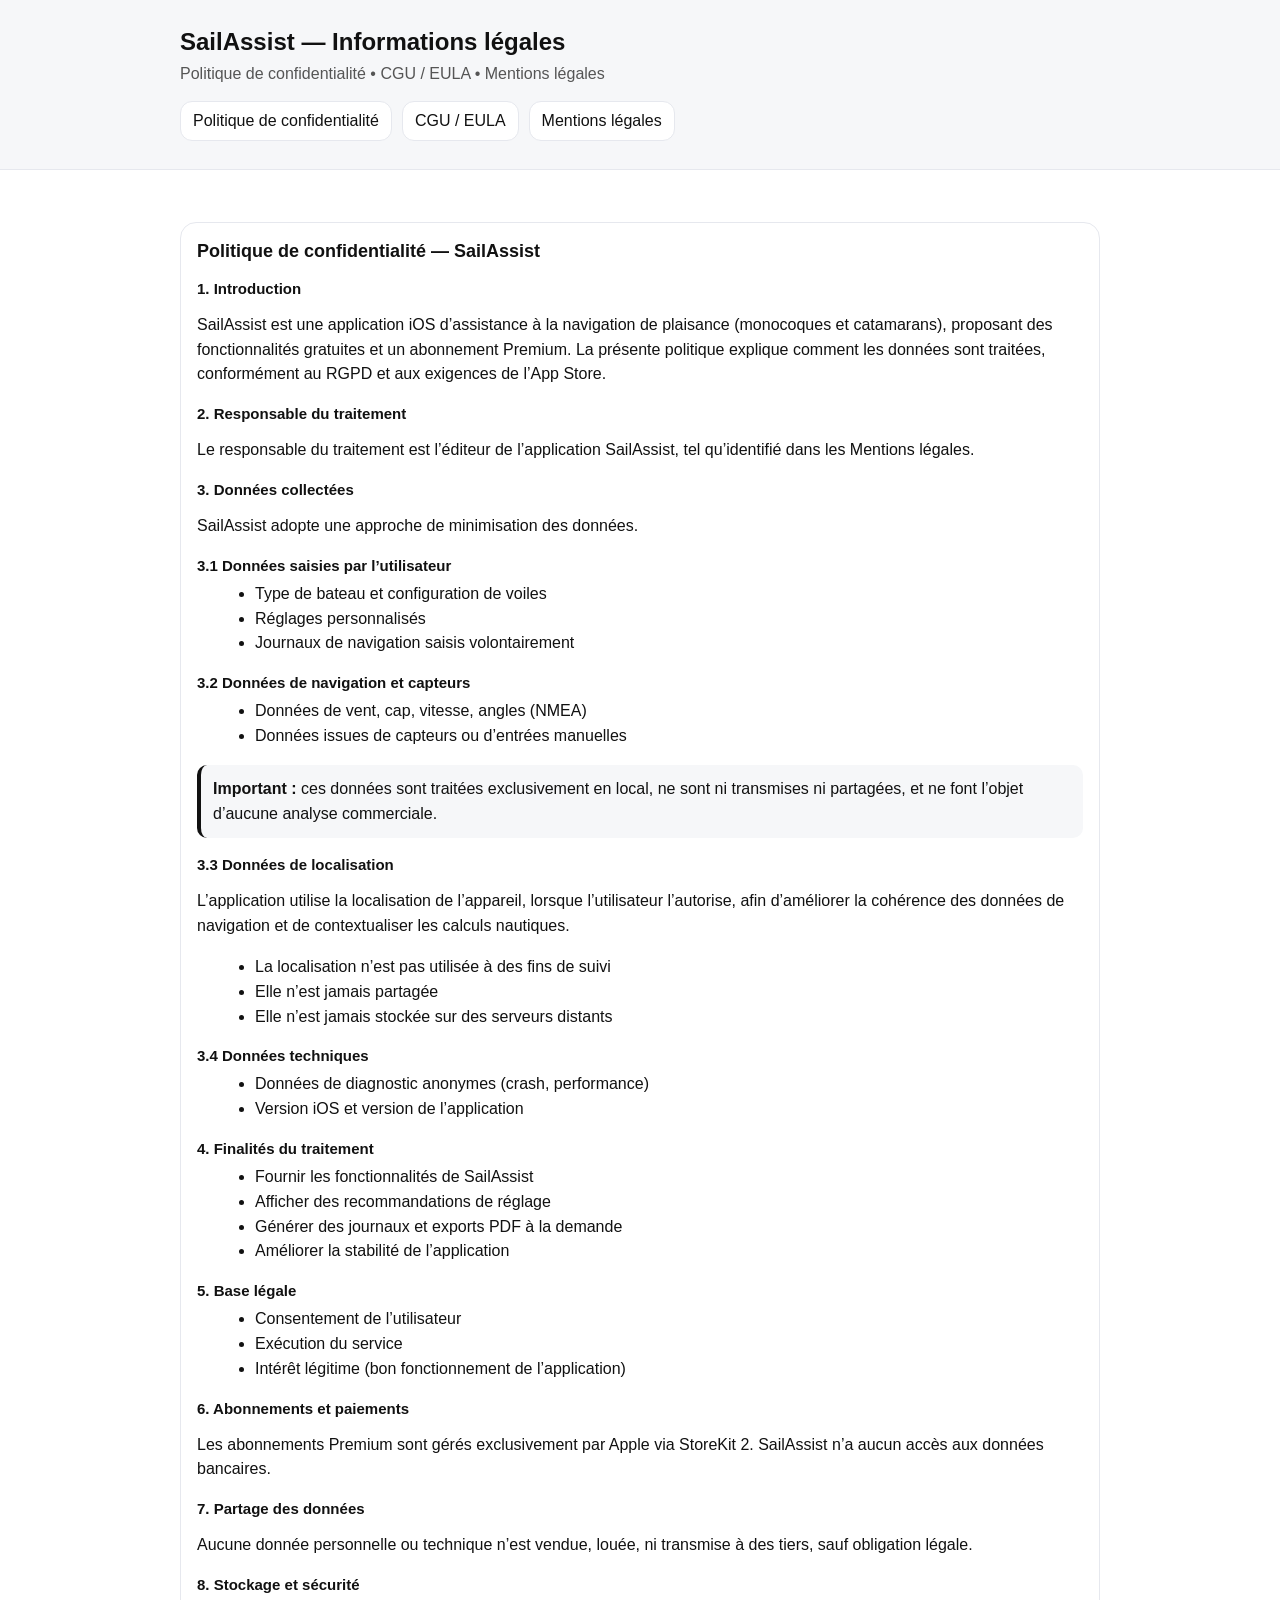
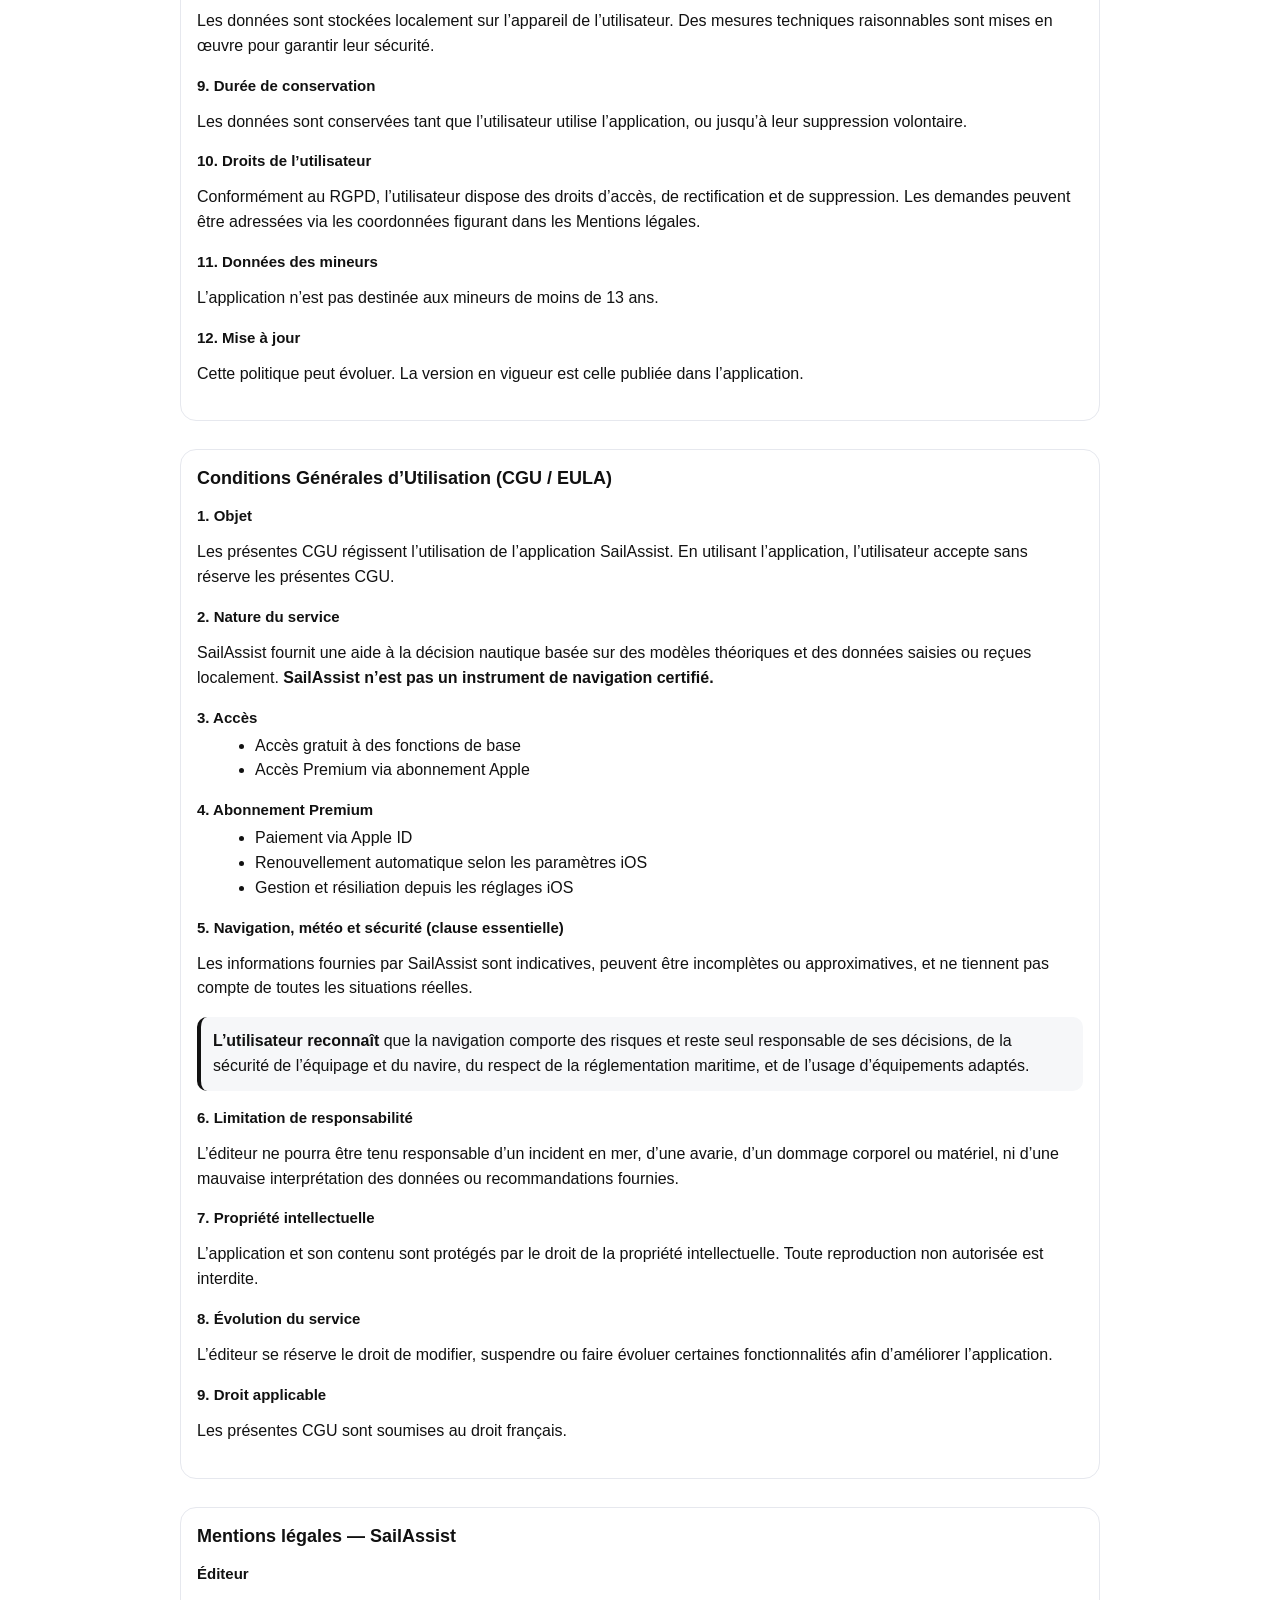
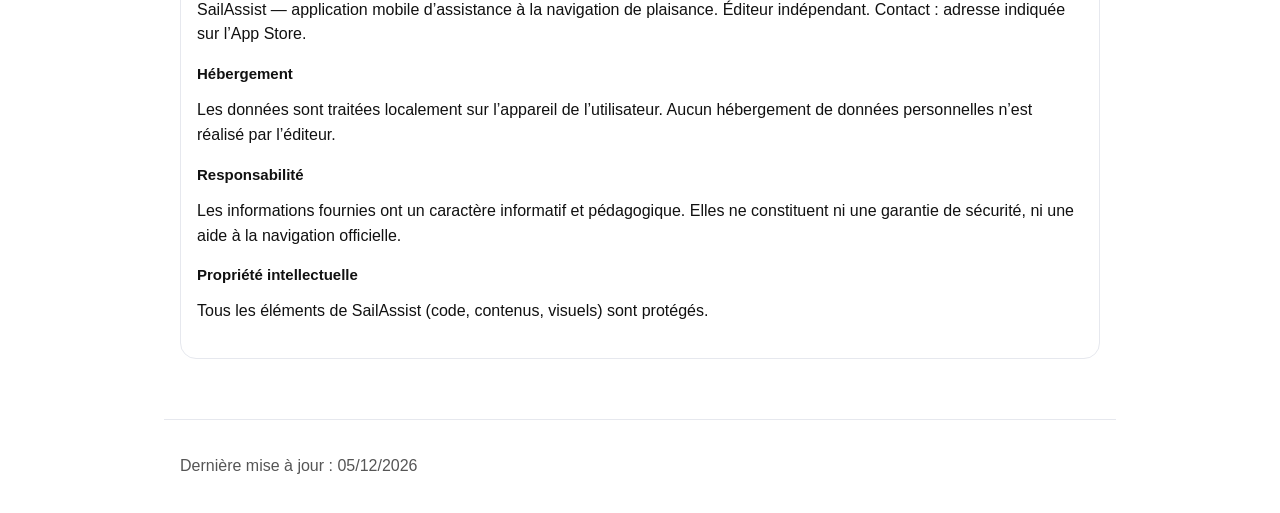
==== index.html @ 7262926a "Create index.html" ====
<!doctype html>
<html lang="fr">
<head>
  <meta charset="utf-8" />
  <meta name="viewport" content="width=device-width,initial-scale=1" />
  <title>SailAssist — Informations légales</title>
  <meta name="robots" content="noindex,nofollow" />
  <style>
    :root { --max: 920px; --fg:#111; --muted:#555; --bg:#fff; --card:#f6f7f9; --line:#e6e8ee; }
    body { margin:0; font-family: -apple-system, BlinkMacSystemFont, "SF Pro Text", "Segoe UI", Roboto, Arial, sans-serif; color:var(--fg); background:var(--bg); }
    header { padding: 28px 16px; border-bottom:1px solid var(--line); background: var(--card); }
    main { max-width: var(--max); margin: 0 auto; padding: 24px 16px 60px; }
    h1 { margin:0 0 6px; font-size: 24px; }
    .sub { margin:0; color:var(--muted); }
    nav { margin-top: 14px; display:flex; flex-wrap:wrap; gap:10px; }
    nav a { text-decoration:none; padding:10px 12px; border:1px solid var(--line); border-radius: 12px; color:var(--fg); background:#fff; }
    section { margin-top: 28px; padding: 18px 16px; border:1px solid var(--line); border-radius: 16px; }
    h2 { margin:0 0 10px; font-size: 18px; }
    h3 { margin:18px 0 8px; font-size: 15px; }
    p, li { line-height: 1.55; }
    ul { margin: 8px 0 0 18px; }
    .note { padding: 12px 12px; border-left: 4px solid #111; background: var(--card); border-radius: 10px; }
    footer { max-width: var(--max); margin: 0 auto; padding: 18px 16px; color: var(--muted); border-top:1px solid var(--line); }
    code { font-family: ui-monospace, SFMono-Regular, Menlo, Monaco, Consolas, "Liberation Mono", "Courier New", monospace; font-size: 12px; }
  </style>
</head>
<body>
  <header>
    <div style="max-width:920px;margin:0 auto;">
      <h1>SailAssist — Informations légales</h1>
      <p class="sub">Politique de confidentialité • CGU / EULA • Mentions légales</p>
      <nav>
        <a href="#privacy">Politique de confidentialité</a>
        <a href="#cgu">CGU / EULA</a>
        <a href="#mentions">Mentions légales</a>
      </nav>
    </div>
  </header>

  <main>
    <section id="privacy">
      <h2>Politique de confidentialité — SailAssist</h2>

      <h3>1. Introduction</h3>
      <p>SailAssist est une application iOS d’assistance à la navigation de plaisance (monocoques et catamarans), proposant des fonctionnalités gratuites et un abonnement Premium. La présente politique explique comment les données sont traitées, conformément au RGPD et aux exigences de l’App Store.</p>

      <h3>2. Responsable du traitement</h3>
      <p>Le responsable du traitement est l’éditeur de l’application SailAssist, tel qu’identifié dans les Mentions légales.</p>

      <h3>3. Données collectées</h3>
      <p>SailAssist adopte une approche de minimisation des données.</p>

      <h3>3.1 Données saisies par l’utilisateur</h3>
      <ul>
        <li>Type de bateau et configuration de voiles</li>
        <li>Réglages personnalisés</li>
        <li>Journaux de navigation saisis volontairement</li>
      </ul>

      <h3>3.2 Données de navigation et capteurs</h3>
      <ul>
        <li>Données de vent, cap, vitesse, angles (NMEA)</li>
        <li>Données issues de capteurs ou d’entrées manuelles</li>
      </ul>
      <p class="note"><strong>Important :</strong> ces données sont traitées exclusivement en local, ne sont ni transmises ni partagées, et ne font l’objet d’aucune analyse commerciale.</p>

      <h3>3.3 Données de localisation</h3>
      <p>L’application utilise la localisation de l’appareil, lorsque l’utilisateur l’autorise, afin d’améliorer la cohérence des données de navigation et de contextualiser les calculs nautiques.</p>
      <ul>
        <li>La localisation n’est pas utilisée à des fins de suivi</li>
        <li>Elle n’est jamais partagée</li>
        <li>Elle n’est jamais stockée sur des serveurs distants</li>
      </ul>

      <h3>3.4 Données techniques</h3>
      <ul>
        <li>Données de diagnostic anonymes (crash, performance)</li>
        <li>Version iOS et version de l’application</li>
      </ul>

      <h3>4. Finalités du traitement</h3>
      <ul>
        <li>Fournir les fonctionnalités de SailAssist</li>
        <li>Afficher des recommandations de réglage</li>
        <li>Générer des journaux et exports PDF à la demande</li>
        <li>Améliorer la stabilité de l’application</li>
      </ul>

      <h3>5. Base légale</h3>
      <ul>
        <li>Consentement de l’utilisateur</li>
        <li>Exécution du service</li>
        <li>Intérêt légitime (bon fonctionnement de l’application)</li>
      </ul>

      <h3>6. Abonnements et paiements</h3>
      <p>Les abonnements Premium sont gérés exclusivement par Apple via StoreKit 2. SailAssist n’a aucun accès aux données bancaires.</p>

      <h3>7. Partage des données</h3>
      <p>Aucune donnée personnelle ou technique n’est vendue, louée, ni transmise à des tiers, sauf obligation légale.</p>

      <h3>8. Stockage et sécurité</h3>
      <p>Les données sont stockées localement sur l’appareil de l’utilisateur. Des mesures techniques raisonnables sont mises en œuvre pour garantir leur sécurité.</p>

      <h3>9. Durée de conservation</h3>
      <p>Les données sont conservées tant que l’utilisateur utilise l’application, ou jusqu’à leur suppression volontaire.</p>

      <h3>10. Droits de l’utilisateur</h3>
      <p>Conformément au RGPD, l’utilisateur dispose des droits d’accès, de rectification et de suppression. Les demandes peuvent être adressées via les coordonnées figurant dans les Mentions légales.</p>

      <h3>11. Données des mineurs</h3>
      <p>L’application n’est pas destinée aux mineurs de moins de 13 ans.</p>

      <h3>12. Mise à jour</h3>
      <p>Cette politique peut évoluer. La version en vigueur est celle publiée dans l’application.</p>
    </section>

    <section id="cgu">
      <h2>Conditions Générales d’Utilisation (CGU / EULA)</h2>

      <h3>1. Objet</h3>
      <p>Les présentes CGU régissent l’utilisation de l’application SailAssist. En utilisant l’application, l’utilisateur accepte sans réserve les présentes CGU.</p>

      <h3>2. Nature du service</h3>
      <p>SailAssist fournit une aide à la décision nautique basée sur des modèles théoriques et des données saisies ou reçues localement. <strong>SailAssist n’est pas un instrument de navigation certifié.</strong></p>

      <h3>3. Accès</h3>
      <ul>
        <li>Accès gratuit à des fonctions de base</li>
        <li>Accès Premium via abonnement Apple</li>
      </ul>

      <h3>4. Abonnement Premium</h3>
      <ul>
        <li>Paiement via Apple ID</li>
        <li>Renouvellement automatique selon les paramètres iOS</li>
        <li>Gestion et résiliation depuis les réglages iOS</li>
      </ul>

      <h3>5. Navigation, météo et sécurité (clause essentielle)</h3>
      <p>Les informations fournies par SailAssist sont indicatives, peuvent être incomplètes ou approximatives, et ne tiennent pas compte de toutes les situations réelles.</p>
      <p class="note"><strong>L’utilisateur reconnaît</strong> que la navigation comporte des risques et reste seul responsable de ses décisions, de la sécurité de l’équipage et du navire, du respect de la réglementation maritime, et de l’usage d’équipements adaptés.</p>

      <h3>6. Limitation de responsabilité</h3>
      <p>L’éditeur ne pourra être tenu responsable d’un incident en mer, d’une avarie, d’un dommage corporel ou matériel, ni d’une mauvaise interprétation des données ou recommandations fournies.</p>

      <h3>7. Propriété intellectuelle</h3>
      <p>L’application et son contenu sont protégés par le droit de la propriété intellectuelle. Toute reproduction non autorisée est interdite.</p>

      <h3>8. Évolution du service</h3>
      <p>L’éditeur se réserve le droit de modifier, suspendre ou faire évoluer certaines fonctionnalités afin d’améliorer l’application.</p>

      <h3>9. Droit applicable</h3>
      <p>Les présentes CGU sont soumises au droit français.</p>
    </section>

    <section id="mentions">
      <h2>Mentions légales — SailAssist</h2>

      <h3>Éditeur</h3>
      <p>SailAssist — application mobile d’assistance à la navigation de plaisance. Éditeur indépendant. Contact : adresse indiquée sur l’App Store.</p>

      <h3>Hébergement</h3>
      <p>Les données sont traitées localement sur l’appareil de l’utilisateur. Aucun hébergement de données personnelles n’est réalisé par l’éditeur.</p>

      <h3>Responsabilité</h3>
      <p>Les informations fournies ont un caractère informatif et pédagogique. Elles ne constituent ni une garantie de sécurité, ni une aide à la navigation officielle.</p>

      <h3>Propriété intellectuelle</h3>
      <p>Tous les éléments de SailAssist (code, contenus, visuels) sont protégés.</p>
    </section>
  </main>

  <footer>
    <p>Dernière mise à jour : <span id="d"></span></p>
    <script>
      const now = new Date();
      document.getElementById('d').textContent = now.toLocaleDateString('fr-FR');
    </script>
  </footer>
</body>
</html>
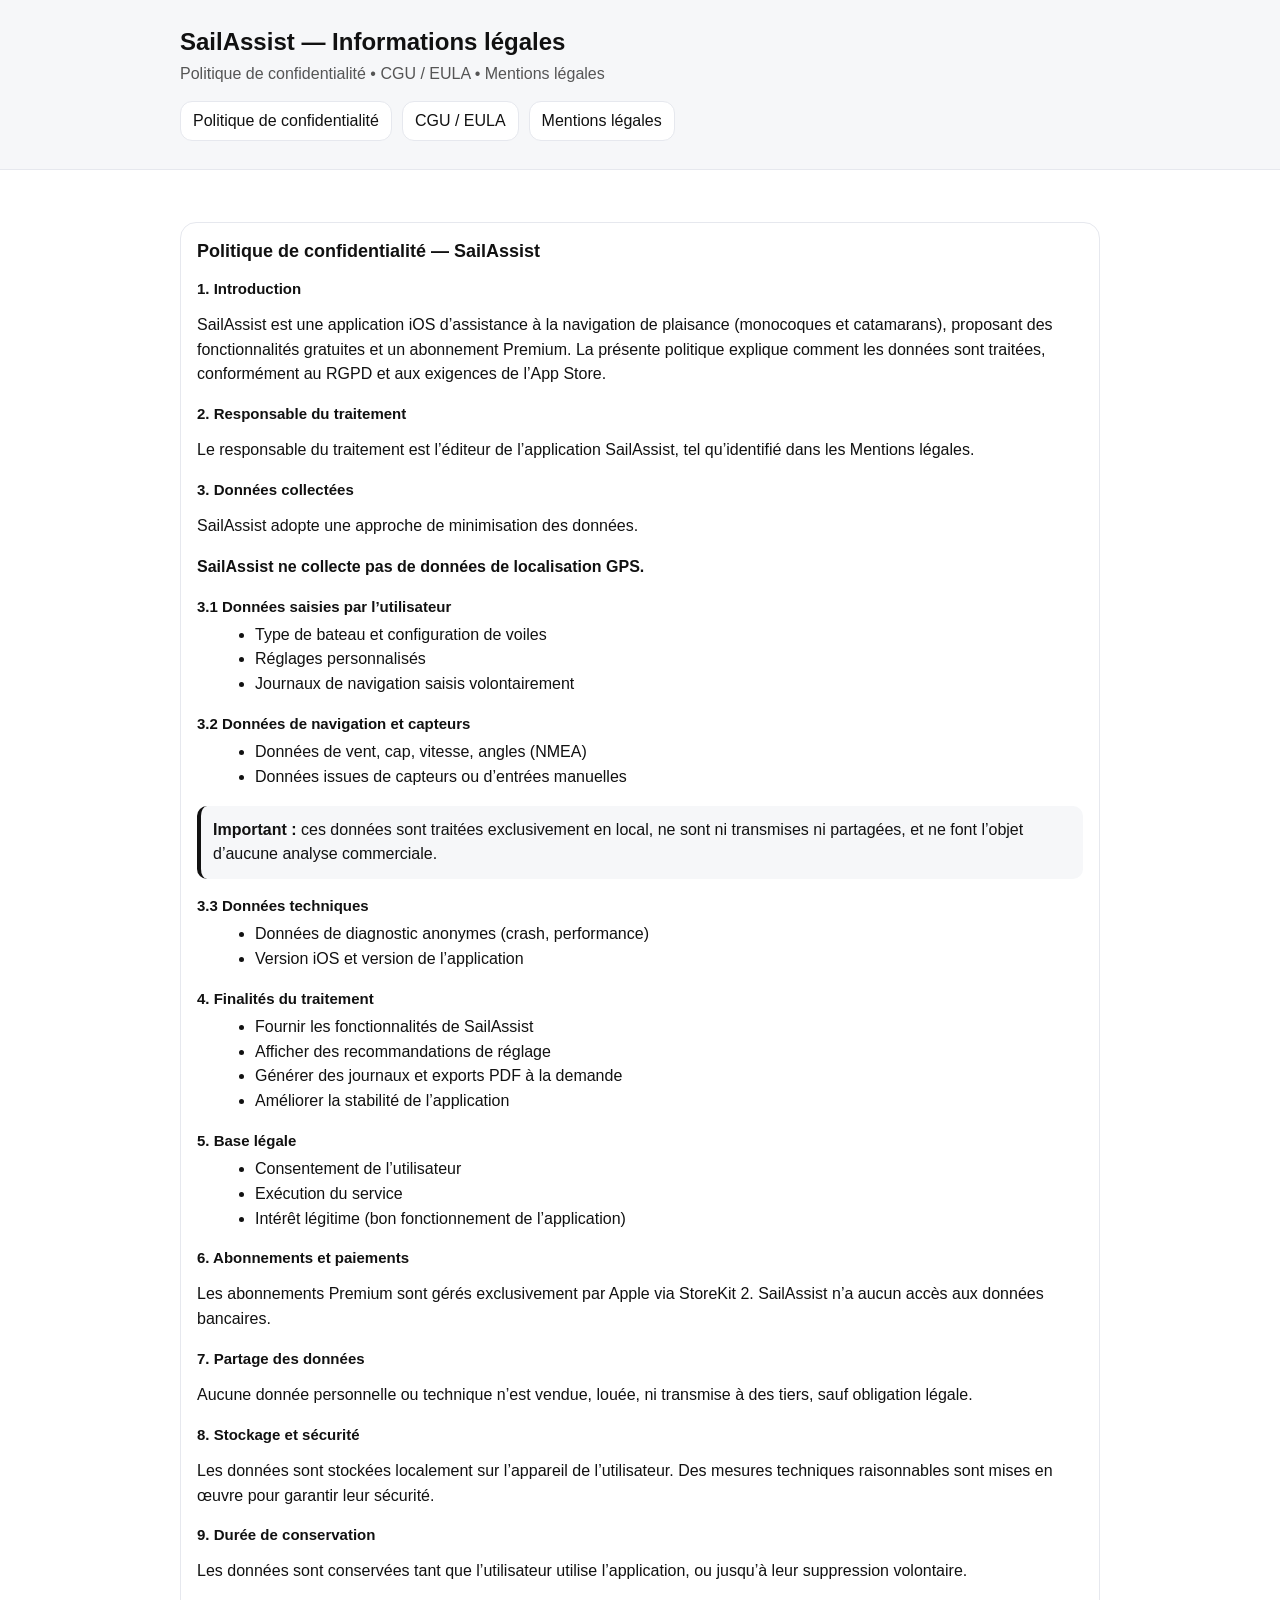
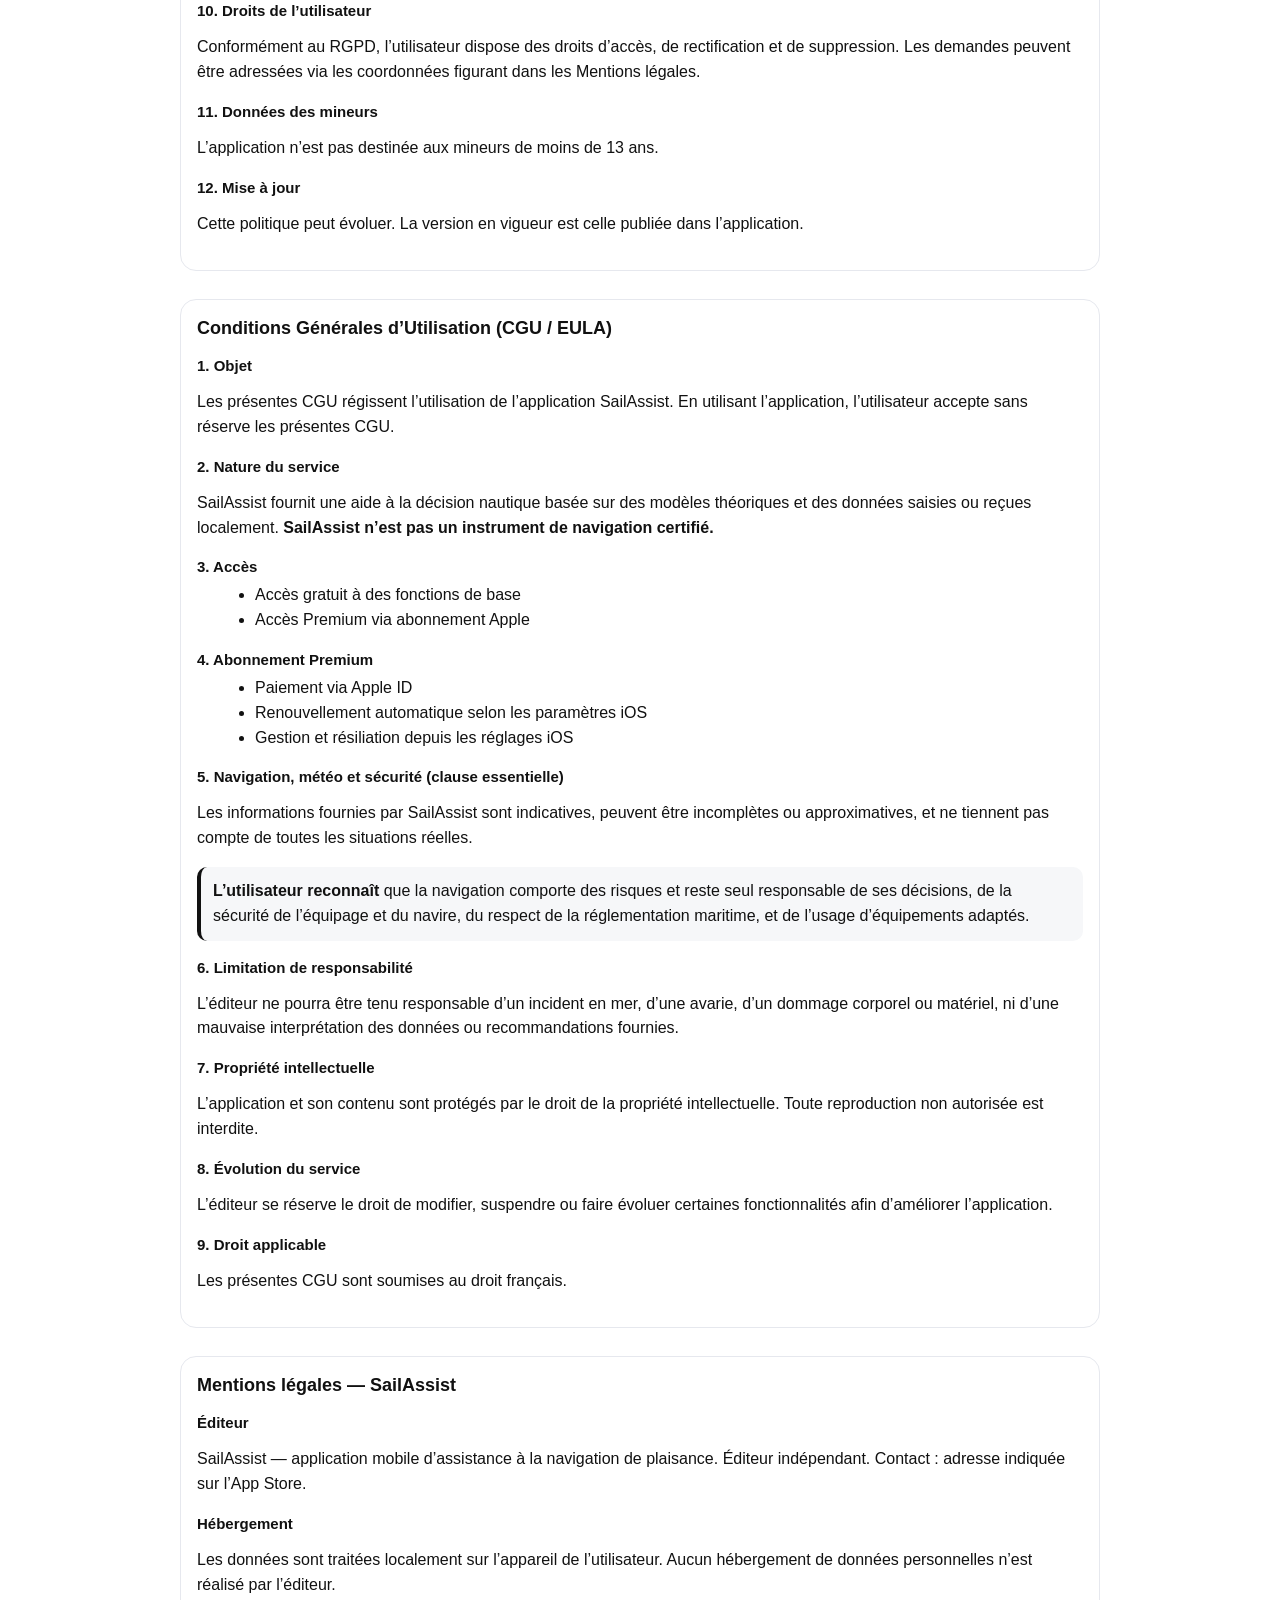
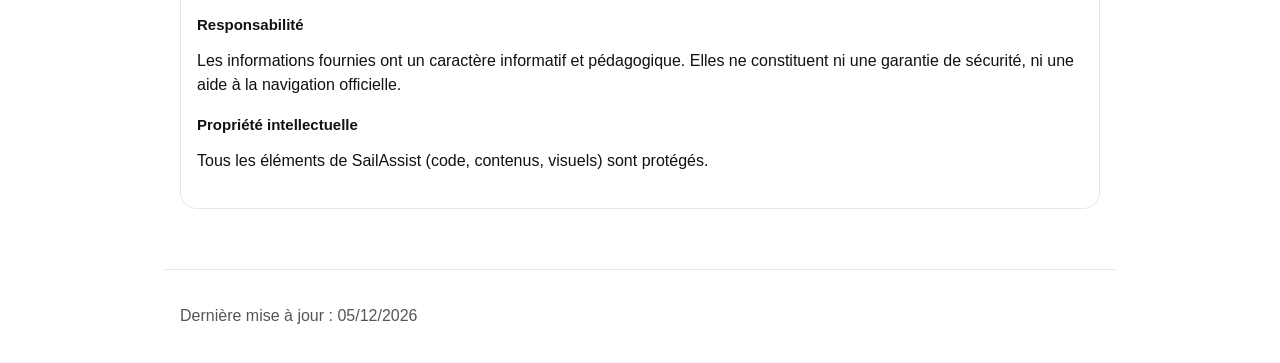
==== commit 76f09d66: "Update index.html" ====
--- a/index.html
+++ b/index.html
@@ -49,6 +49,7 @@
 
       <h3>3. Données collectées</h3>
       <p>SailAssist adopte une approche de minimisation des données.</p>
+      <p><strong>SailAssist ne collecte pas de données de localisation GPS.</strong></p>
 
       <h3>3.1 Données saisies par l’utilisateur</h3>
       <ul>
@@ -64,15 +65,7 @@
       </ul>
       <p class="note"><strong>Important :</strong> ces données sont traitées exclusivement en local, ne sont ni transmises ni partagées, et ne font l’objet d’aucune analyse commerciale.</p>
 
-      <h3>3.3 Données de localisation</h3>
-      <p>L’application utilise la localisation de l’appareil, lorsque l’utilisateur l’autorise, afin d’améliorer la cohérence des données de navigation et de contextualiser les calculs nautiques.</p>
-      <ul>
-        <li>La localisation n’est pas utilisée à des fins de suivi</li>
-        <li>Elle n’est jamais partagée</li>
-        <li>Elle n’est jamais stockée sur des serveurs distants</li>
-      </ul>
-
-      <h3>3.4 Données techniques</h3>
+      <h3>3.3 Données techniques</h3>
       <ul>
         <li>Données de diagnostic anonymes (crash, performance)</li>
         <li>Version iOS et version de l’application</li>
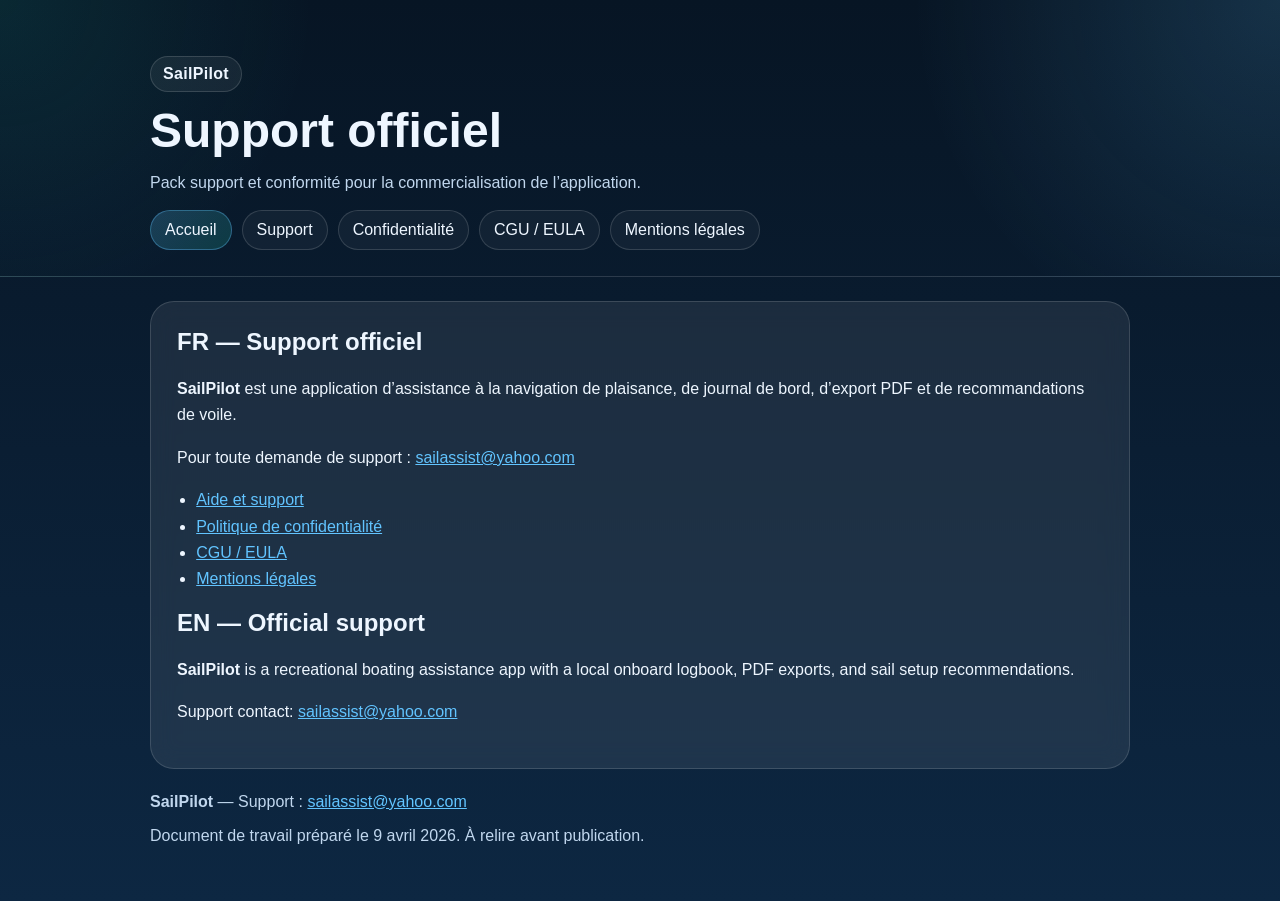
==== commit 776d9d9a: "Add files via upload" ====
--- a/index.html
+++ b/index.html
@@ -1,175 +1,49 @@
 <!doctype html>
 <html lang="fr">
 <head>
-  <meta charset="utf-8" />
-  <meta name="viewport" content="width=device-width,initial-scale=1" />
-  <title>SailAssist — Informations légales</title>
-  <meta name="robots" content="noindex,nofollow" />
-  <style>
-    :root { --max: 920px; --fg:#111; --muted:#555; --bg:#fff; --card:#f6f7f9; --line:#e6e8ee; }
-    body { margin:0; font-family: -apple-system, BlinkMacSystemFont, "SF Pro Text", "Segoe UI", Roboto, Arial, sans-serif; color:var(--fg); background:var(--bg); }
-    header { padding: 28px 16px; border-bottom:1px solid var(--line); background: var(--card); }
-    main { max-width: var(--max); margin: 0 auto; padding: 24px 16px 60px; }
-    h1 { margin:0 0 6px; font-size: 24px; }
-    .sub { margin:0; color:var(--muted); }
-    nav { margin-top: 14px; display:flex; flex-wrap:wrap; gap:10px; }
-    nav a { text-decoration:none; padding:10px 12px; border:1px solid var(--line); border-radius: 12px; color:var(--fg); background:#fff; }
-    section { margin-top: 28px; padding: 18px 16px; border:1px solid var(--line); border-radius: 16px; }
-    h2 { margin:0 0 10px; font-size: 18px; }
-    h3 { margin:18px 0 8px; font-size: 15px; }
-    p, li { line-height: 1.55; }
-    ul { margin: 8px 0 0 18px; }
-    .note { padding: 12px 12px; border-left: 4px solid #111; background: var(--card); border-radius: 10px; }
-    footer { max-width: var(--max); margin: 0 auto; padding: 18px 16px; color: var(--muted); border-top:1px solid var(--line); }
-    code { font-family: ui-monospace, SFMono-Regular, Menlo, Monaco, Consolas, "Liberation Mono", "Courier New", monospace; font-size: 12px; }
-  </style>
+  <meta charset="utf-8">
+  <meta name="viewport" content="width=device-width, initial-scale=1">
+  <title>Support officiel — SailPilot</title>
+  <link rel="stylesheet" href="style.css">
+  <meta name="description" content="SailPilot — support, confidentialité, CGU et informations légales.">
 </head>
 <body>
-  <header>
-    <div style="max-width:920px;margin:0 auto;">
-      <h1>SailAssist — Informations légales</h1>
-      <p class="sub">Politique de confidentialité • CGU / EULA • Mentions légales</p>
-      <nav>
-        <a href="#privacy">Politique de confidentialité</a>
-        <a href="#cgu">CGU / EULA</a>
-        <a href="#mentions">Mentions légales</a>
-      </nav>
+  <header class="hero">
+    <div class="wrap">
+      <div class="brand">SailPilot</div>
+      <h1>Support officiel</h1>
+      <p class="lead">Pack support et conformité pour la commercialisation de l’application.</p>
+      <nav><a class="active" href="index.html">Accueil</a>
+<a class="" href="support.html">Support</a>
+<a class="" href="privacy.html">Confidentialité</a>
+<a class="" href="terms.html">CGU / EULA</a>
+<a class="" href="legal.html">Mentions légales</a></nav>
     </div>
   </header>
+  <main class="wrap card prose">
+    
+<section>
+  <h2>FR — Support officiel</h2>
+  <p><strong>SailPilot</strong> est une application d’assistance à la navigation de plaisance, de journal de bord, d’export PDF et de recommandations de voile.</p>
+  <p>Pour toute demande de support : <a href="mailto:sailassist@yahoo.com">sailassist@yahoo.com</a></p>
+  <ul>
+    <li><a href="support.html">Aide et support</a></li>
+    <li><a href="privacy.html">Politique de confidentialité</a></li>
+    <li><a href="terms.html">CGU / EULA</a></li>
+    <li><a href="legal.html">Mentions légales</a></li>
+  </ul>
+</section>
 
-  <main>
-    <section id="privacy">
-      <h2>Politique de confidentialité — SailAssist</h2>
+<section>
+  <h2>EN — Official support</h2>
+  <p><strong>SailPilot</strong> is a recreational boating assistance app with a local onboard logbook, PDF exports, and sail setup recommendations.</p>
+  <p>Support contact: <a href="mailto:sailassist@yahoo.com">sailassist@yahoo.com</a></p>
+</section>
 
-      <h3>1. Introduction</h3>
-      <p>SailAssist est une application iOS d’assistance à la navigation de plaisance (monocoques et catamarans), proposant des fonctionnalités gratuites et un abonnement Premium. La présente politique explique comment les données sont traitées, conformément au RGPD et aux exigences de l’App Store.</p>
-
-      <h3>2. Responsable du traitement</h3>
-      <p>Le responsable du traitement est l’éditeur de l’application SailAssist, tel qu’identifié dans les Mentions légales.</p>
-
-      <h3>3. Données collectées</h3>
-      <p>SailAssist adopte une approche de minimisation des données.</p>
-      <p><strong>SailAssist ne collecte pas de données de localisation GPS.</strong></p>
-
-      <h3>3.1 Données saisies par l’utilisateur</h3>
-      <ul>
-        <li>Type de bateau et configuration de voiles</li>
-        <li>Réglages personnalisés</li>
-        <li>Journaux de navigation saisis volontairement</li>
-      </ul>
-
-      <h3>3.2 Données de navigation et capteurs</h3>
-      <ul>
-        <li>Données de vent, cap, vitesse, angles (NMEA)</li>
-        <li>Données issues de capteurs ou d’entrées manuelles</li>
-      </ul>
-      <p class="note"><strong>Important :</strong> ces données sont traitées exclusivement en local, ne sont ni transmises ni partagées, et ne font l’objet d’aucune analyse commerciale.</p>
-
-      <h3>3.3 Données techniques</h3>
-      <ul>
-        <li>Données de diagnostic anonymes (crash, performance)</li>
-        <li>Version iOS et version de l’application</li>
-      </ul>
-
-      <h3>4. Finalités du traitement</h3>
-      <ul>
-        <li>Fournir les fonctionnalités de SailAssist</li>
-        <li>Afficher des recommandations de réglage</li>
-        <li>Générer des journaux et exports PDF à la demande</li>
-        <li>Améliorer la stabilité de l’application</li>
-      </ul>
-
-      <h3>5. Base légale</h3>
-      <ul>
-        <li>Consentement de l’utilisateur</li>
-        <li>Exécution du service</li>
-        <li>Intérêt légitime (bon fonctionnement de l’application)</li>
-      </ul>
-
-      <h3>6. Abonnements et paiements</h3>
-      <p>Les abonnements Premium sont gérés exclusivement par Apple via StoreKit 2. SailAssist n’a aucun accès aux données bancaires.</p>
-
-      <h3>7. Partage des données</h3>
-      <p>Aucune donnée personnelle ou technique n’est vendue, louée, ni transmise à des tiers, sauf obligation légale.</p>
-
-      <h3>8. Stockage et sécurité</h3>
-      <p>Les données sont stockées localement sur l’appareil de l’utilisateur. Des mesures techniques raisonnables sont mises en œuvre pour garantir leur sécurité.</p>
-
-      <h3>9. Durée de conservation</h3>
-      <p>Les données sont conservées tant que l’utilisateur utilise l’application, ou jusqu’à leur suppression volontaire.</p>
-
-      <h3>10. Droits de l’utilisateur</h3>
-      <p>Conformément au RGPD, l’utilisateur dispose des droits d’accès, de rectification et de suppression. Les demandes peuvent être adressées via les coordonnées figurant dans les Mentions légales.</p>
-
-      <h3>11. Données des mineurs</h3>
-      <p>L’application n’est pas destinée aux mineurs de moins de 13 ans.</p>
-
-      <h3>12. Mise à jour</h3>
-      <p>Cette politique peut évoluer. La version en vigueur est celle publiée dans l’application.</p>
-    </section>
-
-    <section id="cgu">
-      <h2>Conditions Générales d’Utilisation (CGU / EULA)</h2>
-
-      <h3>1. Objet</h3>
-      <p>Les présentes CGU régissent l’utilisation de l’application SailAssist. En utilisant l’application, l’utilisateur accepte sans réserve les présentes CGU.</p>
-
-      <h3>2. Nature du service</h3>
-      <p>SailAssist fournit une aide à la décision nautique basée sur des modèles théoriques et des données saisies ou reçues localement. <strong>SailAssist n’est pas un instrument de navigation certifié.</strong></p>
-
-      <h3>3. Accès</h3>
-      <ul>
-        <li>Accès gratuit à des fonctions de base</li>
-        <li>Accès Premium via abonnement Apple</li>
-      </ul>
-
-      <h3>4. Abonnement Premium</h3>
-      <ul>
-        <li>Paiement via Apple ID</li>
-        <li>Renouvellement automatique selon les paramètres iOS</li>
-        <li>Gestion et résiliation depuis les réglages iOS</li>
-      </ul>
-
-      <h3>5. Navigation, météo et sécurité (clause essentielle)</h3>
-      <p>Les informations fournies par SailAssist sont indicatives, peuvent être incomplètes ou approximatives, et ne tiennent pas compte de toutes les situations réelles.</p>
-      <p class="note"><strong>L’utilisateur reconnaît</strong> que la navigation comporte des risques et reste seul responsable de ses décisions, de la sécurité de l’équipage et du navire, du respect de la réglementation maritime, et de l’usage d’équipements adaptés.</p>
-
-      <h3>6. Limitation de responsabilité</h3>
-      <p>L’éditeur ne pourra être tenu responsable d’un incident en mer, d’une avarie, d’un dommage corporel ou matériel, ni d’une mauvaise interprétation des données ou recommandations fournies.</p>
-
-      <h3>7. Propriété intellectuelle</h3>
-      <p>L’application et son contenu sont protégés par le droit de la propriété intellectuelle. Toute reproduction non autorisée est interdite.</p>
-
-      <h3>8. Évolution du service</h3>
-      <p>L’éditeur se réserve le droit de modifier, suspendre ou faire évoluer certaines fonctionnalités afin d’améliorer l’application.</p>
-
-      <h3>9. Droit applicable</h3>
-      <p>Les présentes CGU sont soumises au droit français.</p>
-    </section>
-
-    <section id="mentions">
-      <h2>Mentions légales — SailAssist</h2>
-
-      <h3>Éditeur</h3>
-      <p>SailAssist — application mobile d’assistance à la navigation de plaisance. Éditeur indépendant. Contact : adresse indiquée sur l’App Store.</p>
-
-      <h3>Hébergement</h3>
-      <p>Les données sont traitées localement sur l’appareil de l’utilisateur. Aucun hébergement de données personnelles n’est réalisé par l’éditeur.</p>
-
-      <h3>Responsabilité</h3>
-      <p>Les informations fournies ont un caractère informatif et pédagogique. Elles ne constituent ni une garantie de sécurité, ni une aide à la navigation officielle.</p>
-
-      <h3>Propriété intellectuelle</h3>
-      <p>Tous les éléments de SailAssist (code, contenus, visuels) sont protégés.</p>
-    </section>
   </main>
-
-  <footer>
-    <p>Dernière mise à jour : <span id="d"></span></p>
-    <script>
-      const now = new Date();
-      document.getElementById('d').textContent = now.toLocaleDateString('fr-FR');
-    </script>
+  <footer class="wrap footer">
+    <p><strong>SailPilot</strong> — Support : <a href="mailto:sailassist@yahoo.com">sailassist@yahoo.com</a></p>
+    <p>Document de travail préparé le 9 avril 2026. À relire avant publication.</p>
   </footer>
 </body>
-</html>
+</html>
--- a/style.css
+++ b/style.css
@@ -0,0 +1,30 @@
+
+:root{
+  --bg1:#071524;
+  --bg2:#0d2742;
+  --card:rgba(255,255,255,.08);
+  --line:rgba(255,255,255,.14);
+  --text:#eef6ff;
+  --muted:#c1d7ee;
+  --accent:#62c4ff;
+  --accent2:#24d2b5;
+}
+*{box-sizing:border-box}
+html,body{margin:0;padding:0;font-family:-apple-system,BlinkMacSystemFont,'SF Pro Text',Inter,Segoe UI,Roboto,sans-serif;background:linear-gradient(180deg,var(--bg1),var(--bg2));color:var(--text);}
+a{color:var(--accent)}
+.wrap{width:min(980px,calc(100% - 32px));margin:0 auto}
+.hero{padding:56px 0 26px;border-bottom:1px solid var(--line);background:
+ radial-gradient(circle at top right, rgba(98,196,255,.16), transparent 28%),
+ radial-gradient(circle at top left, rgba(36,210,181,.10), transparent 24%)}
+.brand{display:inline-block;padding:8px 12px;border:1px solid var(--line);border-radius:999px;background:rgba(255,255,255,.06);font-weight:700;letter-spacing:.02em}
+h1{font-size:clamp(2rem,4vw,3rem);margin:.7rem 0 .5rem}
+.lead{color:var(--muted);max-width:720px}
+nav{display:flex;gap:10px;flex-wrap:wrap;margin-top:18px}
+nav a{display:inline-block;padding:10px 14px;border-radius:999px;text-decoration:none;border:1px solid var(--line);background:rgba(255,255,255,.04);color:var(--text)}
+nav a.active{background:linear-gradient(135deg, rgba(98,196,255,.20), rgba(36,210,181,.18));border-color:rgba(98,196,255,.35)}
+.card{margin:24px auto;padding:26px;border:1px solid var(--line);border-radius:24px;background:var(--card);backdrop-filter: blur(12px);}
+.prose h2{margin-top:0}
+.prose h3{margin-top:1.2rem}
+.prose p,.prose li{line-height:1.65;color:var(--text)}
+.prose ul{padding-left:1.2rem}
+.footer{padding:0 0 40px;color:var(--muted)}
